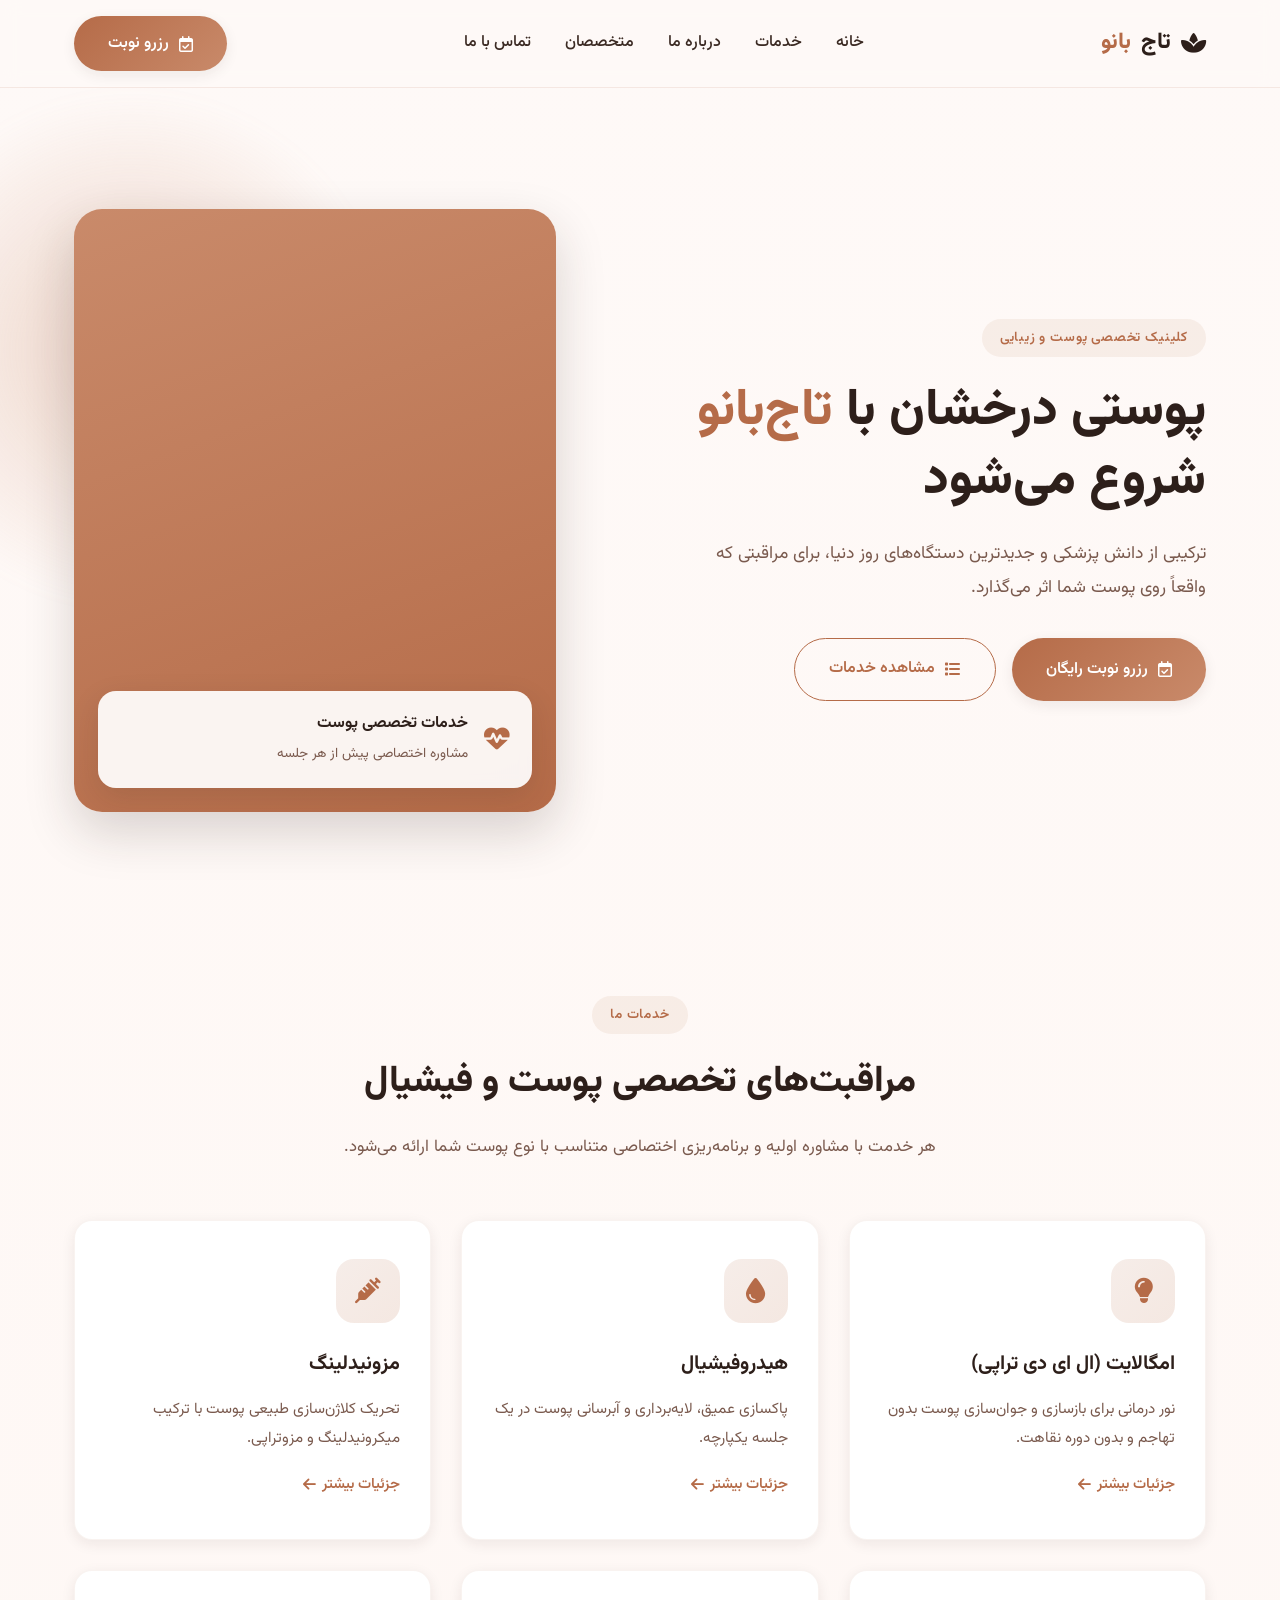
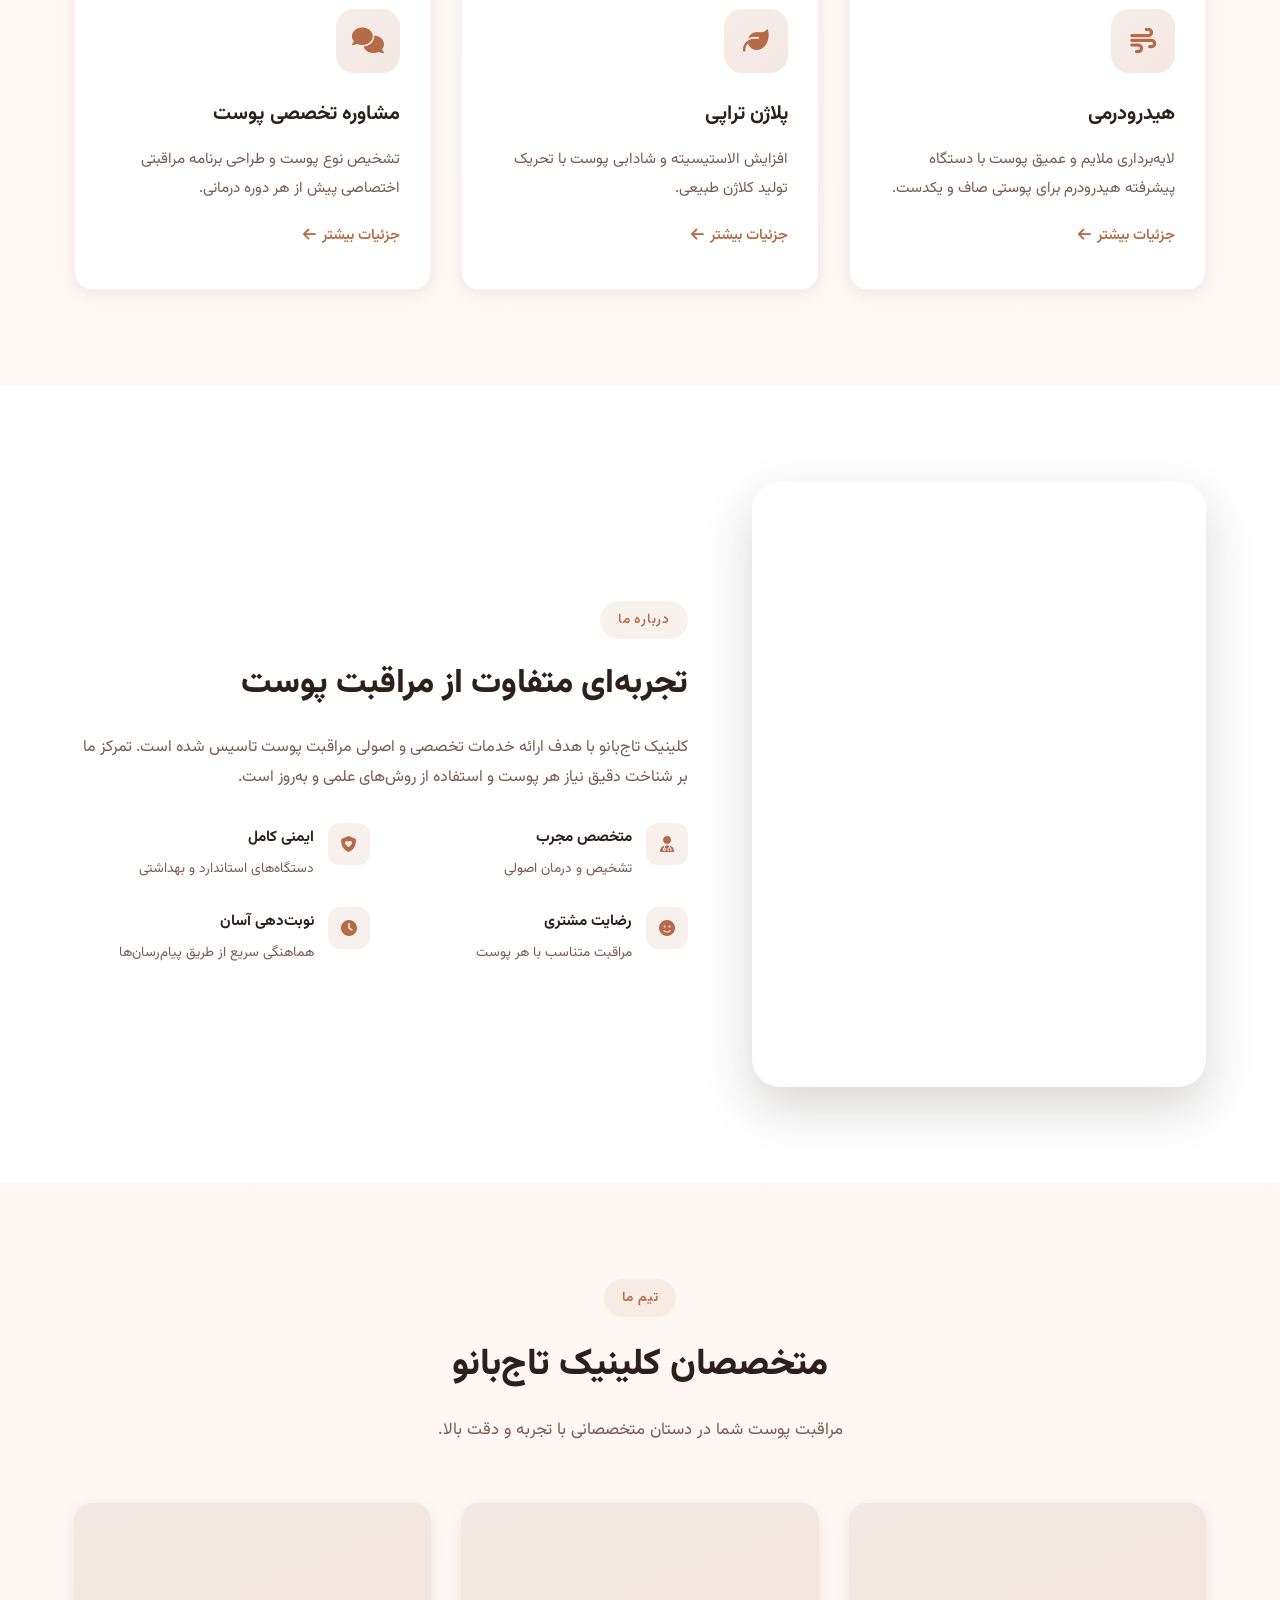
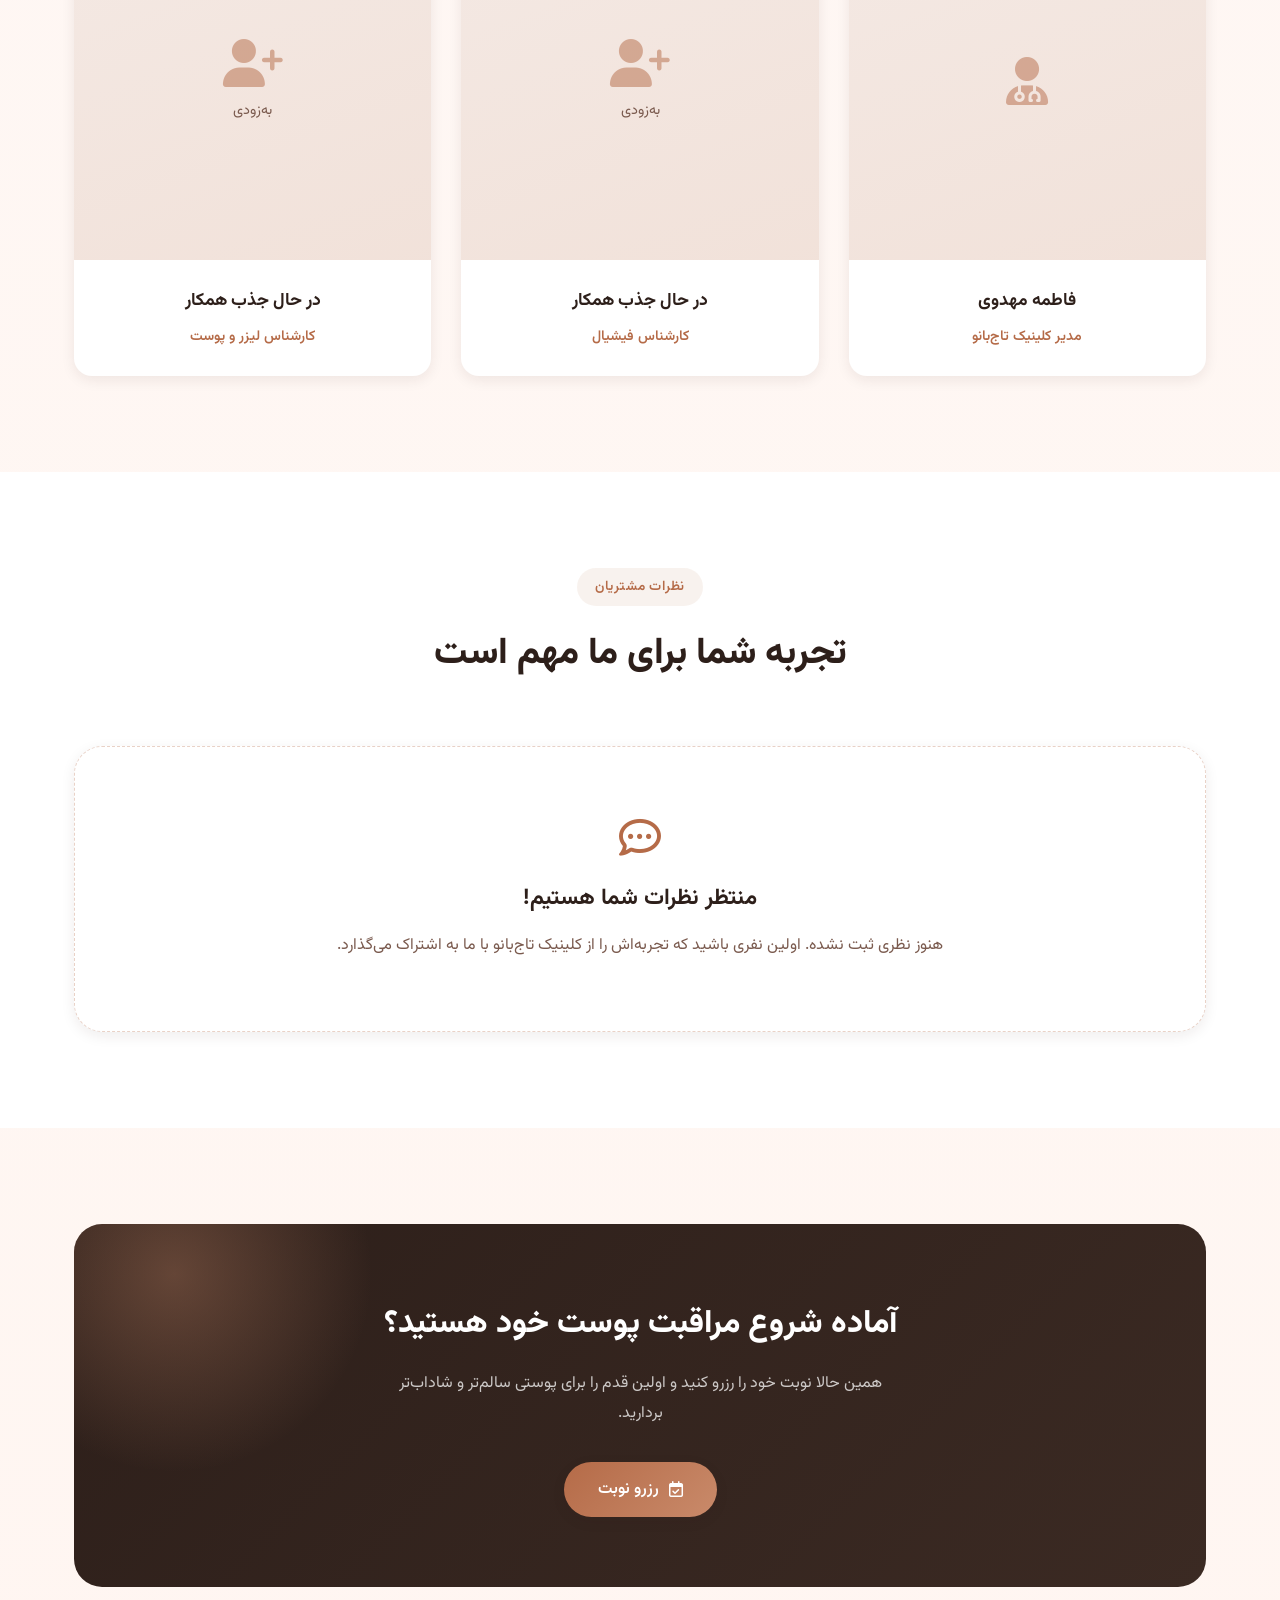
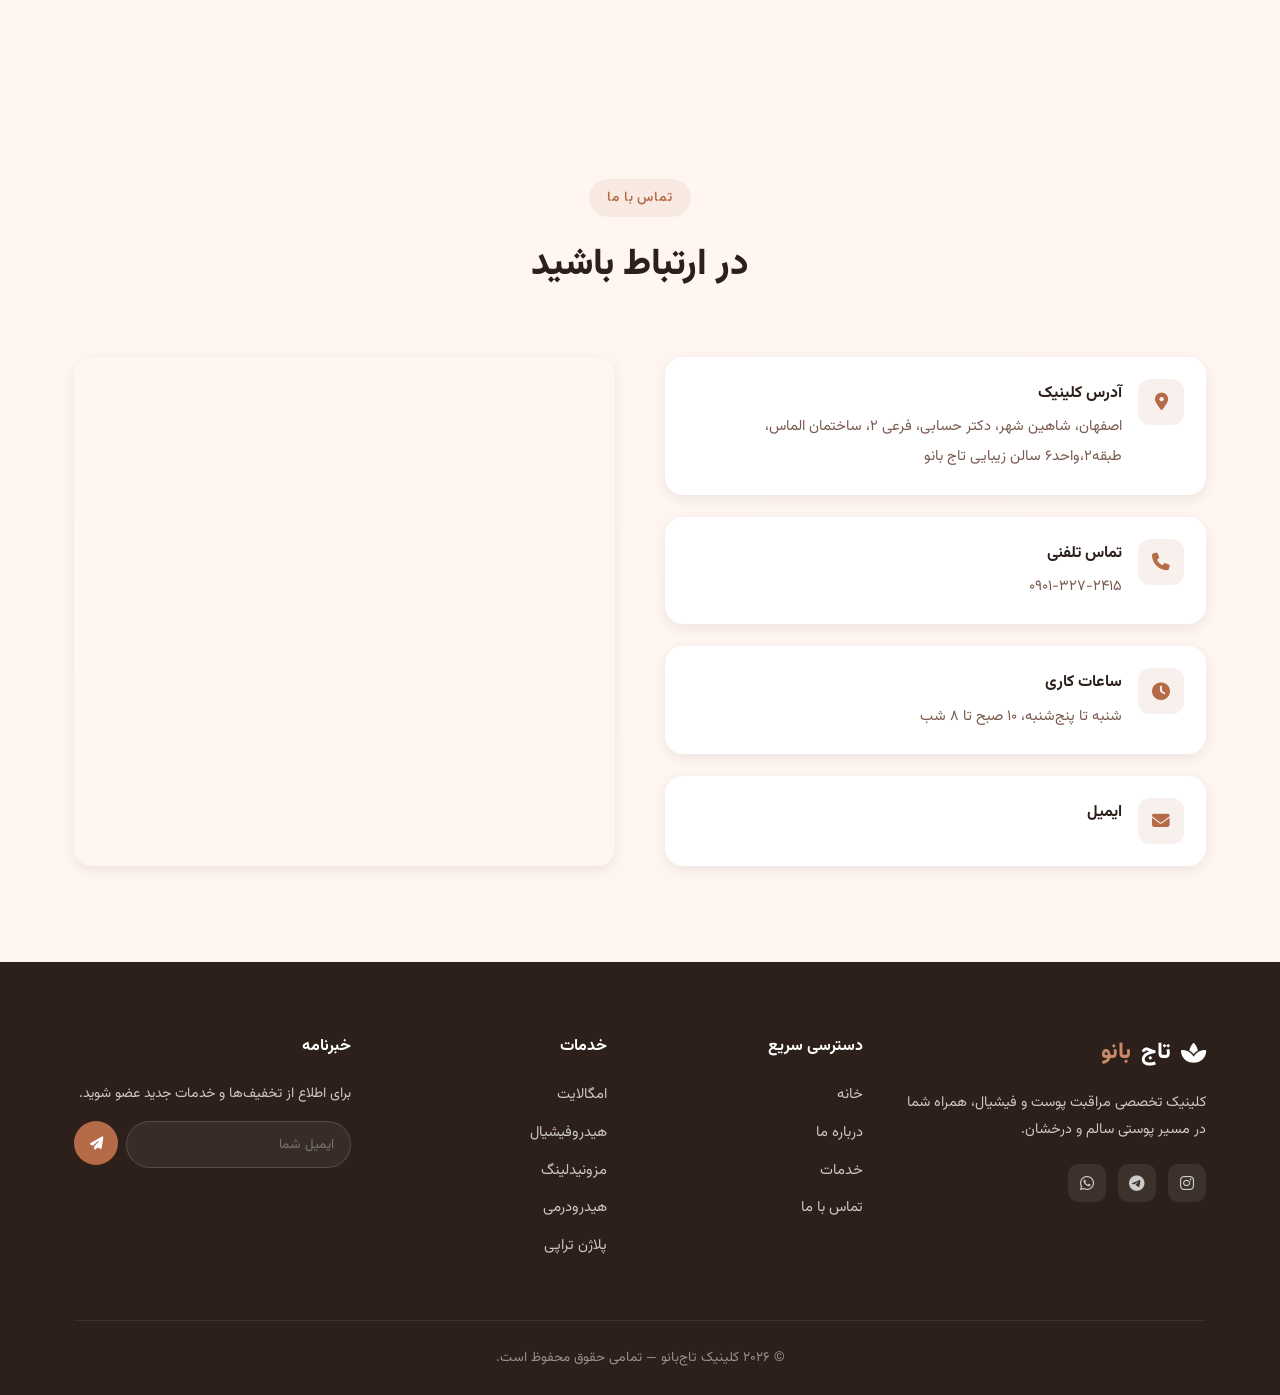
==== index.html @ 85c63bac "Add files via upload" ====
<!DOCTYPE html>
<html lang="fa" dir="rtl">
<head>
<meta charset="UTF-8">
<meta name="viewport" content="width=device-width, initial-scale=1.0">
<title>کلینیک تاج‌بانو | مراقبت پوست و فیشیال تخصصی</title>
<meta name="description" content="کلینیک تخصصی پوست و فیشیال تاج‌بانو - هیدرافیشیال، مزونیدلینگ، امگالایت و خدمات زیبایی پوست">
<link rel="stylesheet" href="style.css">
<link rel="stylesheet" href="https://cdnjs.cloudflare.com/ajax/libs/font-awesome/6.5.1/css/all.min.css">
</head>
<body>

<!-- NAVBAR -->
<header class="navbar">
  <div class="nav-inner">
    <a href="index.html" class="logo"><i class="fa-solid fa-spa"></i> تاج<span>بانو</span></a>
    <nav class="nav-links" id="navLinks">
      <a href="index.html#home">خانه</a>
      <a href="index.html#services">خدمات</a>
      <a href="index.html#about">درباره ما</a>
      <a href="index.html#doctors">متخصصان</a>
      <a href="index.html#contact">تماس با ما</a>
    </nav>
    <div class="nav-cta">
      <button class="btn btn-primary" onclick="openModal()"><i class="fa-regular fa-calendar-check"></i> رزرو نوبت</button>
    </div>
    <button class="hamburger" id="hamburgerBtn" aria-label="منو">
      <span></span><span></span><span></span>
    </button>
  </div>
</header>

<!-- HERO -->
<section class="hero" id="home">
  <div class="hero-glow"></div>
  <div class="hero-inner">
    <div class="hero-text">
      <span class="eyebrow">کلینیک تخصصی پوست و زیبایی</span>
      <h1>پوستی درخشان با <em>تاج‌بانو</em> شروع می‌شود</h1>
      <p>ترکیبی از دانش پزشکی و جدیدترین دستگاه‌های روز دنیا، برای مراقبتی که واقعاً روی پوست شما اثر می‌گذارد.</p>
      <div class="hero-actions">
        <button class="btn btn-primary" onclick="openModal()"><i class="fa-regular fa-calendar-check"></i> رزرو نوبت رایگان</button>
        <a href="services.html" class="btn btn-outline"><i class="fa-solid fa-list"></i> مشاهده خدمات</a>
      </div>
    </div>
    <div class="hero-visual">
      <img src="image/backgr.webp" alt="کلینیک تاج‌بانو" onerror="this.style.display='none'">
      <div class="hero-stat">
        <i class="fa-solid fa-heart-pulse"></i>
        <div><b>خدمات تخصصی پوست</b><span>مشاوره اختصاصی پیش از هر جلسه</span></div>
      </div>
    </div>
  </div>
</section>

<!-- SERVICES -->
<section class="section" id="services">
  <div class="container">
    <div class="section-head">
      <span class="eyebrow">خدمات ما</span>
      <h2>مراقبت‌های تخصصی پوست و فیشیال</h2>
      <p>هر خدمت با مشاوره اولیه و برنامه‌ریزی اختصاصی متناسب با نوع پوست شما ارائه می‌شود.</p>
    </div>
    <div class="services-grid">

      <div class="service-card">
        <div class="service-icon"><i class="fa-solid fa-lightbulb"></i></div>
        <h3>امگالایت (ال ای دی تراپی)</h3>
        <p>نور درمانی برای بازسازی و جوان‌سازی پوست بدون تهاجم و بدون دوره نقاهت.</p>
        <a href="services/omgalight.html" class="service-link">جزئیات بیشتر <i class="fa-solid fa-arrow-left"></i></a>
      </div>

      <div class="service-card">
        <div class="service-icon"><i class="fa-solid fa-droplet"></i></div>
        <h3>هیدروفیشیال</h3>
        <p>پاکسازی عمیق، لایه‌برداری و آبرسانی پوست در یک جلسه یکپارچه.</p>
        <a href="services/hydrafacial.html" class="service-link">جزئیات بیشتر <i class="fa-solid fa-arrow-left"></i></a>
      </div>

      <div class="service-card">
        <div class="service-icon"><i class="fa-solid fa-syringe"></i></div>
        <h3>مزونیدلینگ</h3>
        <p>تحریک کلاژن‌سازی طبیعی پوست با ترکیب میکرونیدلینگ و مزوتراپی.</p>
        <a href="services/mesoneedling.html" class="service-link">جزئیات بیشتر <i class="fa-solid fa-arrow-left"></i></a>
      </div>

      <div class="service-card">
        <div class="service-icon"><i class="fa-solid fa-wind"></i></div>
        <h3>هیدرودرمی</h3>
        <p>لایه‌برداری ملایم و عمیق پوست با دستگاه پیشرفته هیدرودرم برای پوستی صاف و یکدست.</p>
        <a href="services/hydrodermy.html" class="service-link">جزئیات بیشتر <i class="fa-solid fa-arrow-left"></i></a>
      </div>

      <div class="service-card">
        <div class="service-icon"><i class="fa-solid fa-leaf"></i></div>
        <h3>پلاژن تراپی</h3>
        <p>افزایش الاستیسیته و شادابی پوست با تحریک تولید کلاژن طبیعی.</p>
        <a href="services/plagen.html" class="service-link">جزئیات بیشتر <i class="fa-solid fa-arrow-left"></i></a>
      </div>

      <div class="service-card">
        <div class="service-icon"><i class="fa-solid fa-comments"></i></div>
        <h3>مشاوره تخصصی پوست</h3>
        <p>تشخیص نوع پوست و طراحی برنامه مراقبتی اختصاصی پیش از هر دوره درمانی.</p>
        <a href="services.html" class="service-link">جزئیات بیشتر <i class="fa-solid fa-arrow-left"></i></a>
      </div>

    </div>
  </div>
</section>

<!-- ABOUT -->
<section class="section" id="about" style="background:#fff;">
  <div class="container">
    <div class="about-inner">
      <div class="about-img">
        <img src="image/backgr2.webp" alt="درباره کلینیک تاج‌بانو" onerror="this.style.display='none'">
      </div>
      <div class="about-content">
        <span class="eyebrow">درباره ما</span>
        <h2 style="font-size:2.1rem;font-weight:800;color:var(--clr-dark);margin-bottom:16px;">تجربه‌ای متفاوت از مراقبت پوست</h2>
        <p style="color:var(--clr-text-light);">کلینیک تاج‌بانو با هدف ارائه خدمات تخصصی و اصولی مراقبت پوست تاسیس شده است. تمرکز ما بر شناخت دقیق نیاز هر پوست و استفاده از روش‌های علمی و به‌روز است.</p>
        <div class="about-features">
          <div class="feature-item">
            <i class="fa-solid fa-user-doctor"></i>
            <div><b>متخصص مجرب</b><span>تشخیص و درمان اصولی</span></div>
          </div>
          <div class="feature-item">
            <i class="fa-solid fa-shield-heart"></i>
            <div><b>ایمنی کامل</b><span>دستگاه‌های استاندارد و بهداشتی</span></div>
          </div>
          <div class="feature-item">
            <i class="fa-solid fa-face-smile"></i>
            <div><b>رضایت مشتری</b><span>مراقبت متناسب با هر پوست</span></div>
          </div>
          <div class="feature-item">
            <i class="fa-solid fa-clock"></i>
            <div><b>نوبت‌دهی آسان</b><span>هماهنگی سریع از طریق پیام‌رسان‌ها</span></div>
          </div>
        </div>
      </div>
    </div>
  </div>
</section>

<!-- DOCTORS -->
<section class="section" id="doctors">
  <div class="container">
    <div class="section-head">
      <span class="eyebrow">تیم ما</span>
      <h2>متخصصان کلینیک تاج‌بانو</h2>
      <p>مراقبت پوست شما در دستان متخصصانی با تجربه و دقت بالا.</p>
    </div>
    <div class="doctors-grid">
      <div class="doctor-card">
        <div class="doctor-photo">
          <img src="image/photo.jpg" alt="متخصص کلینیک تاج‌بانو" onerror="this.parentElement.innerHTML='<i class=\'fa-solid fa-user-doctor\'></i>'">
        </div>
        <div class="doctor-info">
          <h4>فاطمه مهدوی</h4>
          <span>مدیر کلینیک تاج‌بانو</span>
        </div>
      </div>
      <div class="doctor-card">
        <div class="doctor-photo doctor-empty">
          <i class="fa-solid fa-user-plus"></i>
          <span>به‌زودی</span>
        </div>
        <div class="doctor-info">
          <h4>در حال جذب همکار</h4>
          <span>کارشناس فیشیال</span>
        </div>
      </div>
      <div class="doctor-card">
        <div class="doctor-photo doctor-empty">
          <i class="fa-solid fa-user-plus"></i>
          <span>به‌زودی</span>
        </div>
        <div class="doctor-info">
          <h4>در حال جذب همکار</h4>
          <span>کارشناس لیزر و پوست</span>
        </div>
      </div>
    </div>
  </div>
</section>

<!-- TESTIMONIALS -->
<section class="section" id="testimonials" style="background:#fff;">
  <div class="container">
    <div class="section-head">
      <span class="eyebrow">نظرات مشتریان</span>
      <h2>تجربه شما برای ما مهم است</h2>
    </div>
    <div class="testimonials-empty">
      <i class="fa-regular fa-comment-dots"></i>
      <h3>منتظر نظرات شما هستیم!</h3>
      <p>هنوز نظری ثبت نشده. اولین نفری باشید که تجربه‌اش را از کلینیک تاج‌بانو با ما به اشتراک می‌گذارد.</p>
    </div>
  </div>
</section>

<!-- BOOKING -->
<section class="section">
  <div class="container">
    <div class="booking-section">
      <h2>آماده شروع مراقبت پوست خود هستید؟</h2>
      <p>همین حالا نوبت خود را رزرو کنید و اولین قدم را برای پوستی سالم‌تر و شاداب‌تر بردارید.</p>
      <button class="btn btn-primary" onclick="openModal()"><i class="fa-regular fa-calendar-check"></i> رزرو نوبت</button>
    </div>
  </div>
</section>

<!-- CONTACT -->
<section class="section" id="contact">
  <div class="container">
    <div class="section-head">
      <span class="eyebrow">تماس با ما</span>
      <h2>در ارتباط باشید</h2>
    </div>
    <div class="contact-inner">
      <div class="contact-info">
        <div class="contact-item">
          <i class="fa-solid fa-location-dot"></i>
          <div><b>آدرس کلینیک</b><span>اصفهان، شاهین شهر، دکتر حسابی، فرعی ۲، ​ساختمان الماس، طبقه۲،واحد۶ سالن زیبایی تاج بانو</span></div>
        </div>
        <div class="contact-item">
          <i class="fa-solid fa-phone"></i>
          <div><b>تماس تلفنی</b><span dir="ltr">۰۹۰۱-۳۲۷-۲۴۱۵</span></div>
        </div>
        <div class="contact-item">
          <i class="fa-solid fa-clock"></i>
          <div><b>ساعات کاری</b><span>شنبه تا پنج‌شنبه، ۱۰ صبح تا ۸ شب</span></div>
        </div>
        <div class="contact-item">
          <i class="fa-solid fa-envelope"></i>
          <div><b>ایمیل</b><span dir="ltr"></span></div>
        </div>
      </div>
      <div class="map-frame">
      <iframe src="https://www.google.com/maps/embed?pb=!1m13!1m8!1m3!1d6702.632200847452!2d51.551034!3d32.863355!3m2!1i1024!2i768!4f13.1!3m2!1m1!2zMzLCsDUxJzQ4LjEiTiA1McKwMzMnMDMuNyJF!5e0!3m2!1sfa!2s!4v1784300083132!5m2!1sfa!2s" width="600" height="450" style="border:0;" allowfullscreen="" loading="lazy" referrerpolicy="strict-origin-when-cross-origin"></iframe>      </div>
    </div>
  </div>
</section>

<!-- FOOTER -->
<footer class="footer">
  <div class="container">
    <div class="footer-grid">
      <div class="footer-brand">
        <a href="index.html" class="logo"><i class="fa-solid fa-spa"></i> تاج<span style="color:var(--clr-primary-light);">بانو</span></a>
        <p>کلینیک تخصصی مراقبت پوست و فیشیال، همراه شما در مسیر پوستی سالم و درخشان.</p>
        <div class="footer-social">
          <a href="#" aria-label="اینستاگرام"><i class="fa-brands fa-instagram"></i></a>
          <a href="#" aria-label="تلگرام"><i class="fa-brands fa-telegram"></i></a>
          <a href="#" aria-label="واتساپ"><i class="fa-brands fa-whatsapp"></i></a>
        </div>
      </div>
      <div>
        <h5>دسترسی سریع</h5>
        <ul>
          <li><a href="index.html#home">خانه</a></li>
          <li><a href="index.html#about">درباره ما</a></li>
          <li><a href="services.html">خدمات</a></li>
          <li><a href="index.html#contact">تماس با ما</a></li>
        </ul>
      </div>
      <div>
        <h5>خدمات</h5>
        <ul>
          <li><a href="services/omgalight.html">امگالایت</a></li>
          <li><a href="services/hydrafacial.html">هیدروفیشیال</a></li>
          <li><a href="services/mesoneedling.html">مزونیدلینگ</a></li>
          <li><a href="services/hydrodermy.html">هیدرودرمی</a></li>
          <li><a href="services/plagen.html">پلاژن تراپی</a></li>
        </ul>
      </div>
      <div>
        <h5>خبرنامه</h5>
        <p style="font-size:.88rem;margin-bottom:14px;">برای اطلاع از تخفیف‌ها و خدمات جدید عضو شوید.</p>
        <form class="newsletter-form" onsubmit="event.preventDefault(); alert('با تشکر! ایمیل شما ثبت شد.');">
          <input type="email" placeholder="ایمیل شما" required>
          <button type="submit" aria-label="ارسال"><i class="fa-solid fa-paper-plane"></i></button>
        </form>
      </div>
    </div>
    <div class="footer-bottom">© ۲۰۲۶ کلینیک تاج‌بانو — تمامی حقوق محفوظ است.</div>
  </div>
</footer>

<!-- MODAL -->
<div class="modal-overlay" id="bookingModal">
  <div class="modal-box">
    <button class="modal-close" onclick="closeModal()"><i class="fa-solid fa-xmark"></i></button>
    <h3>رزرو نوبت</h3>
    <p>روش ارتباطی مورد نظر خود را انتخاب کنید</p>
    <div class="modal-options">
      <a href="https://instagram.com/fatemeh_mahdavi.skin" target="_blank" class="modal-option opt-instagram"><i class="fa-brands fa-instagram"></i><span>اینستاگرام</span></a>
      <a href="https://t.me/tajbanu_clinic" target="_blank" class="modal-option opt-telegram"><i class="fa-brands fa-telegram"></i><span>تلگرام</span></a>
      <a href="https://wa.me/989013272415" target="_blank" class="modal-option opt-whatsapp"><i class="fa-brands fa-whatsapp"></i><span>واتساپ</span></a>
      <a href="https://rubika.ir/facial_fmskin" target="_blank" class="modal-option opt-rubika"><i class="fa-solid fa-comment-dots"></i><span>روبیکا</span></a>
    </div>
  </div>
</div>

<script>
function openModal(){ document.getElementById('bookingModal').classList.add('active'); }
function closeModal(){ document.getElementById('bookingModal').classList.remove('active'); }
document.getElementById('bookingModal').addEventListener('click', function(e){
  if(e.target === this) closeModal();
});

const hamburgerBtn = document.getElementById('hamburgerBtn');
const navLinks = document.getElementById('navLinks');
hamburgerBtn.addEventListener('click', function(){
  navLinks.classList.toggle('mobile-open');
});
navLinks.querySelectorAll('a').forEach(a => a.addEventListener('click', () => navLinks.classList.remove('mobile-open')));
</script>
</body>
</html>
---- style.css ----
/* ===================================================================
   کلینیک تاج‌بانو — استایل اصلی سایت
   =================================================================== */

@import url('https://fonts.googleapis.com/css2?family=Vazirmatn:wght@300;400;500;600;700;800&display=swap');

:root{
  --clr-primary: #b56b48;
  --clr-primary-light: #c98a6a;
  --clr-bg-1: #fef9f7;
  --clr-bg-2: #fff5f0;
  --clr-dark: #2d1f1a;
  --clr-dark-2: #3b2a23;
  --clr-text: #3b2119;
  --clr-text-light: #7a5a4e;
  --clr-white: #ffffff;
  --shadow-sm: 0 4px 14px rgba(45,31,26,0.08);
  --shadow-md: 0 10px 30px rgba(45,31,26,0.12);
  --shadow-lg: 0 20px 50px rgba(45,31,26,0.18);
  --radius-sm: 10px;
  --radius-md: 18px;
  --radius-lg: 28px;
  --container: 1180px;
  --transition: all .35s cubic-bezier(.25,.8,.25,1);
}

*,*::before,*::after{ box-sizing:border-box; margin:0; padding:0; }

html{ scroll-behavior:smooth; }

body{
  font-family:'Vazirmatn', Tahoma, sans-serif;
  direction: rtl;
  background: linear-gradient(180deg, var(--clr-bg-1), var(--clr-bg-2));
  color: var(--clr-text);
  line-height: 1.9;
  overflow-x:hidden;
}

img{ max-width:100%; display:block; }
a{ color:inherit; text-decoration:none !important; }
ul{ list-style:none; }
button{ font-family:inherit; cursor:pointer; border:none; background:none; }

.container{ max-width:var(--container); margin:0 auto; padding:0 24px; }

.section{ padding:96px 0; }
.section-head{ text-align:center; max-width:640px; margin:0 auto 56px; }
.eyebrow{
  display:inline-block; font-size:.85rem; font-weight:600; letter-spacing:.06em;
  color:var(--clr-primary); background:rgba(181,107,72,.09);
  padding:6px 18px; border-radius:999px; margin-bottom:14px;
}
.section-head h2{ font-size:2.3rem; font-weight:800; color:var(--clr-dark); margin-bottom:14px; }
.section-head p{ color:var(--clr-text-light); font-size:1.05rem; }

.btn{
  display:inline-flex; align-items:center; gap:10px; justify-content:center;
  padding:15px 34px; border-radius:999px; font-weight:600; font-size:1rem;
  transition:var(--transition); cursor:pointer;
}
.btn-primary{
  background:linear-gradient(135deg, var(--clr-primary), var(--clr-primary-light));
  color:#fff; box-shadow:var(--shadow-sm);
}
.btn-primary:hover{ transform:translateY(-3px); box-shadow:var(--shadow-md); }
.btn-outline{
  border:1.5px solid var(--clr-primary); color:var(--clr-primary); background:transparent;
}
.btn-outline:hover{ background:var(--clr-primary); color:#fff; }

/* ---------------- NAVBAR ---------------- */
.navbar{
  position:fixed; top:0; inset-inline:0; z-index:1000;
  background:rgba(254,249,247,.85); backdrop-filter:blur(10px);
  border-bottom:1px solid rgba(181,107,72,.12);
}
.nav-inner{
  display:flex; align-items:center; justify-content:space-between;
  padding:16px 24px; max-width:var(--container); margin:0 auto;
}
.logo{ font-size:1.4rem; font-weight:800; color:var(--clr-dark); display:flex; align-items:center; gap:10px; }
.logo span{ color:var(--clr-primary); }
.nav-links{ display:flex; gap:34px; align-items:center; }
.nav-links a{
  font-weight:500; color:var(--clr-dark-2); position:relative; padding:4px 0;
}
.nav-links a::after{
  content:''; position:absolute; bottom:-3px; right:0; width:0; height:2px;
  background:var(--clr-primary); transition:var(--transition);
}
.nav-links a:hover::after{ width:100%; }
.nav-cta{ display:flex; align-items:center; gap:18px; }
.hamburger{ display:none; flex-direction:column; gap:5px; }
.hamburger span{ width:26px; height:2px; background:var(--clr-dark); border-radius:2px; }

/* ---------------- HERO ---------------- */
.hero{
  position:relative; min-height:100vh; display:flex; align-items:center;
  padding-top:120px; overflow:hidden;
}
.hero-glow{
  position:absolute; inset-inline-end:-10%; top:10%; width:520px; height:520px; border-radius:50%;
  background:radial-gradient(circle, rgba(201,138,106,.35), transparent 70%);
  filter:blur(10px); z-index:0;
}
.hero-inner{
  position:relative; z-index:1; display:grid; grid-template-columns:1.1fr .9fr; gap:60px; align-items:center;
  max-width:var(--container); margin:0 auto; padding:0 24px;
}
.hero-text .eyebrow{ margin-bottom:20px; }
.hero-text h1{ font-size:3.2rem; font-weight:800; color:var(--clr-dark); line-height:1.35; margin-bottom:22px; }
.hero-text h1 em{ font-style:normal; color:var(--clr-primary); }
.hero-text p{ color:var(--clr-text-light); font-size:1.1rem; max-width:500px; margin-bottom:34px; }
.hero-actions{ display:flex; gap:16px; flex-wrap:wrap; }
.hero-visual{
  position:relative; aspect-ratio:4/5; border-radius:var(--radius-lg);
  background:linear-gradient(160deg, var(--clr-primary-light), var(--clr-primary));
  box-shadow:var(--shadow-lg); overflow:hidden;
}
.hero-visual img{ width:100%; height:100%; object-fit:cover; mix-blend-mode:normal; }
.hero-stat{
  position:absolute; bottom:24px; right:24px; left:24px;
  background:rgba(255,255,255,.92); backdrop-filter:blur(6px);
  border-radius:var(--radius-md); padding:18px 22px; box-shadow:var(--shadow-md);
  display:flex; gap:16px; align-items:center;
}
.hero-stat i{ font-size:1.6rem; color:var(--clr-primary); }
.hero-stat b{ display:block; color:var(--clr-dark); font-size:1rem; }
.hero-stat span{ font-size:.85rem; color:var(--clr-text-light); }

/* ---------------- SERVICES ---------------- */
.services-grid{
  display:grid; grid-template-columns:repeat(3,1fr); gap:30px;
}
.service-card{
  background:#fff; border-radius:var(--radius-md); padding:38px 30px;
  box-shadow:var(--shadow-sm); transition:var(--transition); position:relative;
  border:1px solid rgba(181,107,72,.08);
}
.service-card:hover{ transform:translateY(-8px); box-shadow:var(--shadow-md); border-color:transparent; }
.service-icon{
  width:64px; height:64px; border-radius:18px; display:flex; align-items:center; justify-content:center;
  background:linear-gradient(135deg, rgba(181,107,72,.12), rgba(201,138,106,.2));
  color:var(--clr-primary); font-size:1.6rem; margin-bottom:22px; transition:var(--transition);
}
.service-card:hover .service-icon{ background:linear-gradient(135deg, var(--clr-primary), var(--clr-primary-light)); color:#fff; }
.service-card h3{ font-size:1.25rem; font-weight:700; color:var(--clr-dark); margin-bottom:12px; }
.service-card p{ color:var(--clr-text-light); font-size:.95rem; margin-bottom:18px; }
.service-link{ color:var(--clr-primary); font-weight:600; font-size:.92rem; display:inline-flex; align-items:center; gap:6px; }

/* ---------------- ABOUT ---------------- */
.about-inner{ display:grid; grid-template-columns:.85fr 1.15fr; gap:64px; align-items:center; }
.about-img{ position:relative; border-radius:var(--radius-lg); overflow:hidden; box-shadow:var(--shadow-lg); aspect-ratio:3/4; }
.about-img img{ width:100%; height:100%; object-fit:cover; }
.about-features{ display:grid; grid-template-columns:1fr 1fr; gap:22px; margin-top:30px; }
.feature-item{ display:flex; gap:14px; align-items:flex-start; }
.feature-item i{
  width:42px; height:42px; min-width:42px; border-radius:12px; background:rgba(181,107,72,.1);
  color:var(--clr-primary); display:flex; align-items:center; justify-content:center;
}
.feature-item b{ display:block; color:var(--clr-dark); font-size:.95rem; margin-bottom:2px; }
.feature-item span{ font-size:.85rem; color:var(--clr-text-light); }

/* ---------------- DOCTORS ---------------- */
.doctors-grid{ display:grid; grid-template-columns:repeat(3,1fr); gap:30px; }
.doctor-card{
  background:#fff; border-radius:var(--radius-md); overflow:hidden; box-shadow:var(--shadow-sm);
  transition:var(--transition); text-align:center;
}
.doctor-card:hover{ box-shadow:var(--shadow-md); transform:translateY(-6px); }
.doctor-photo{ aspect-ratio:1/1; background:linear-gradient(160deg, rgba(181,107,72,.15), rgba(201,138,106,.25)); display:flex; align-items:center; justify-content:center; }
.doctor-photo img{ width:100%; height:100%; object-fit:cover; }
.doctor-photo i{ font-size:3rem; color:var(--clr-primary); opacity:.5; }
.doctor-info{ padding:24px; }
.doctor-info h4{ color:var(--clr-dark); font-size:1.1rem; margin-bottom:4px; }
.doctor-info span{ color:var(--clr-primary); font-size:.88rem; font-weight:600; }
.doctor-empty{ display:flex; align-items:center; justify-content:center; flex-direction:column; gap:10px; color:var(--clr-text-light); font-size:.9rem; }

/* ---------------- TESTIMONIALS ---------------- */
.testimonials-empty{
  text-align:center; background:#fff; border-radius:var(--radius-lg); padding:70px 30px;
  box-shadow:var(--shadow-sm); border:1.5px dashed rgba(181,107,72,.3);
}
.testimonials-empty i{ font-size:2.6rem; color:var(--clr-primary); margin-bottom:20px; }
.testimonials-empty h3{ color:var(--clr-dark); font-size:1.4rem; margin-bottom:10px; }
.testimonials-empty p{ color:var(--clr-text-light); }

/* ---------------- BOOKING ---------------- */
.booking-section{
  background:linear-gradient(135deg, var(--clr-dark), var(--clr-dark-2));
  border-radius:var(--radius-lg); padding:70px 40px; text-align:center; color:#fff;
  margin:0 24px; max-width:calc(var(--container) - 48px); margin-inline:auto;
  position:relative; overflow:hidden;
}
.booking-section::before{
  content:''; position:absolute; width:400px; height:400px; border-radius:50%;
  background:radial-gradient(circle, rgba(201,138,106,.35), transparent 70%);
  top:-150px; left:-100px;
}
.booking-section h2{ font-size:2rem; font-weight:800; margin-bottom:14px; position:relative; }
.booking-section p{ color:rgba(255,255,255,.75); max-width:520px; margin:0 auto 32px; position:relative; }
.booking-section .btn-primary{ position:relative; }

/* ---------------- CONTACT ---------------- */
.contact-inner{ display:grid; grid-template-columns:1fr 1fr; gap:50px; align-items:stretch; }
.contact-info{ display:flex; flex-direction:column; gap:22px; }
.contact-item{ display:flex; gap:16px; align-items:flex-start; background:#fff; padding:22px; border-radius:var(--radius-md); box-shadow:var(--shadow-sm); }
.contact-item i{ width:46px; height:46px; min-width:46px; border-radius:12px; background:rgba(181,107,72,.1); color:var(--clr-primary); display:flex; align-items:center; justify-content:center; font-size:1.1rem; }
.contact-item b{ display:block; color:var(--clr-dark); margin-bottom:3px; }
.contact-item span{ color:var(--clr-text-light); font-size:.92rem; }
.map-frame{ border-radius:var(--radius-md); overflow:hidden; box-shadow:var(--shadow-sm); min-height:280px; }
.map-frame iframe{ width:100%; height:100%; min-height:280px; border:0; }

/* ---------------- FOOTER ---------------- */
.footer{ background:var(--clr-dark); color:rgba(255,255,255,.75); padding-top:70px; }
.footer-grid{ display:grid; grid-template-columns:1.4fr 1fr 1fr 1.2fr; gap:40px; padding-bottom:50px; border-bottom:1px solid rgba(255,255,255,.08); }
.footer-brand .logo{ color:#fff; margin-bottom:14px; }
.footer-brand p{ font-size:.9rem; line-height:1.9; }
.footer-social{ display:flex; gap:12px; margin-top:20px; }
.footer-social a{ width:38px; height:38px; border-radius:10px; background:rgba(255,255,255,.08); display:flex; align-items:center; justify-content:center; transition:var(--transition); }
.footer-social a:hover{ background:var(--clr-primary); }
.footer h5{ color:#fff; font-size:1rem; margin-bottom:18px; }
.footer ul li{ margin-bottom:10px; font-size:.92rem; }
.footer ul li a:hover{ color:var(--clr-primary-light); }
.newsletter-form{ display:flex; gap:8px; margin-top:6px; }
.newsletter-form input{
  flex:1; padding:12px 16px; border-radius:999px; border:1px solid rgba(255,255,255,.15);
  background:rgba(255,255,255,.06); color:#fff; font-family:inherit;
}
.newsletter-form button{
  width:44px; height:44px; min-width:44px; border-radius:50%; background:var(--clr-primary); color:#fff; display:flex; align-items:center; justify-content:center;
}
.footer-bottom{ text-align:center; padding:24px 0; font-size:.85rem; color:rgba(255,255,255,.5); }

/* ---------------- MODAL ---------------- */
.modal-overlay{
  position:fixed; inset:0; background:rgba(45,31,26,.55); backdrop-filter:blur(4px);
  display:flex; align-items:center; justify-content:center; z-index:2000;
  opacity:0; pointer-events:none; transition:var(--transition);
}
.modal-overlay.active{ opacity:1; pointer-events:auto; }
.modal-box{
  background:#fff; border-radius:var(--radius-lg); padding:40px; max-width:420px; width:90%;
  text-align:center; box-shadow:var(--shadow-lg); transform:scale(.9); transition:var(--transition);
}
.modal-overlay.active .modal-box{ transform:scale(1); }
.modal-box h3{ color:var(--clr-dark); font-size:1.3rem; margin-bottom:6px; }
.modal-box > p{ color:var(--clr-text-light); font-size:.92rem; margin-bottom:28px; }
.modal-close{ position:absolute; top:18px; left:18px; width:34px; height:34px; border-radius:50%; background:rgba(181,107,72,.1); color:var(--clr-primary); display:flex; align-items:center; justify-content:center; }
.modal-options{ display:grid; grid-template-columns:1fr 1fr; gap:14px; position:relative; }
.modal-option{
  display:flex; flex-direction:column; align-items:center; gap:10px; padding:22px 12px;
  border-radius:var(--radius-md); border:1.5px solid rgba(181,107,72,.15); transition:var(--transition);
}
.modal-option i{ font-size:1.8rem; }
.modal-option span{ font-size:.88rem; font-weight:600; color:var(--clr-dark); }
.modal-option:hover{ border-color:var(--clr-primary); background:rgba(181,107,72,.05); transform:translateY(-3px); }
.opt-instagram i{ color:#d6249f; } .opt-telegram i{ color:#2AABEE; } .opt-whatsapp i{ color:#25D366; } .opt-rubika i{ color:var(--clr-primary); }

/* ---------------- SERVICES PAGE ---------------- */
.page-header{
  padding:150px 0 70px; text-align:center;
  background:linear-gradient(160deg, rgba(181,107,72,.08), rgba(201,138,106,.03));
}
.breadcrumb{ display:flex; justify-content:center; gap:8px; color:var(--clr-text-light); font-size:.9rem; margin-bottom:16px; }
.breadcrumb a{ color:var(--clr-primary); font-weight:600; }
.page-header h1{ font-size:2.4rem; font-weight:800; color:var(--clr-dark); }

.service-full{
  display:grid; grid-template-columns:1fr; gap:24px; background:#fff; border-radius:var(--radius-lg);
  box-shadow:var(--shadow-sm); padding:34px; margin-bottom:30px;
}
.service-full-top{ display:grid; grid-template-columns:.9fr 1.1fr; gap:34px; align-items:center; }
.service-full-img{ border-radius:var(--radius-md); aspect-ratio:4/3; overflow:hidden; background:linear-gradient(160deg, rgba(181,107,72,.15), rgba(201,138,106,.25)); }
.service-full-img img{ width:100%; height:100%; object-fit:cover; }
.service-tags{ display:flex; gap:10px; flex-wrap:wrap; margin:16px 0 20px; }
.service-tags span{ background:rgba(181,107,72,.08); color:var(--clr-primary); padding:6px 16px; border-radius:999px; font-size:.85rem; font-weight:600; }
.service-full h3{ color:var(--clr-dark); font-size:1.4rem; margin-bottom:6px; }
.service-full-list{ display:grid; grid-template-columns:1fr 1fr; gap:12px; }
.service-full-list li{ display:flex; gap:10px; color:var(--clr-text-light); font-size:.94rem; }
.service-full-list li i{ color:var(--clr-primary); margin-top:4px; }
.price-tag{ font-weight:700; color:var(--clr-primary); font-size:1.1rem; }

/* ---------------- SERVICE INNER PAGE ---------------- */
.service-hero{ padding:150px 0 60px; }
.service-hero-inner{ display:grid; grid-template-columns:1fr 1fr; gap:50px; align-items:center; }
.service-hero-img{ border-radius:var(--radius-lg); overflow:hidden; box-shadow:var(--shadow-md); aspect-ratio:4/3; background:linear-gradient(160deg, rgba(181,107,72,.18), rgba(201,138,106,.3)); }
.service-hero-img img{ width:100%; height:100%; object-fit:cover; }
.info-strip{ display:flex; gap:20px; flex-wrap:wrap; margin:26px 0; }
.info-strip div{ background:#fff; padding:16px 22px; border-radius:var(--radius-md); box-shadow:var(--shadow-sm); text-align:center; }
.info-strip b{ display:block; color:var(--clr-dark); }
.info-strip span{ font-size:.82rem; color:var(--clr-text-light); }
.benefits-grid{ display:grid; grid-template-columns:1fr 1fr; gap:18px; margin:20px 0 10px; }
.benefit-item{ display:flex; gap:12px; background:#fff; padding:18px; border-radius:var(--radius-md); box-shadow:var(--shadow-sm); }
.benefit-item i{ color:var(--clr-primary); font-size:1.2rem; }
.faq-item{ background:#fff; border-radius:var(--radius-md); box-shadow:var(--shadow-sm); margin-bottom:14px; overflow:hidden; }
.faq-q{ display:flex; justify-content:space-between; align-items:center; padding:20px 24px; cursor:pointer; font-weight:600; color:var(--clr-dark); }
.faq-a{ max-height:0; overflow:hidden; transition:var(--transition); padding:0 24px; color:var(--clr-text-light); }
.faq-item.open .faq-a{ max-height:200px; padding-bottom:20px; }
.faq-item.open .faq-q i{ transform:rotate(180deg); }
.faq-q i{ transition:var(--transition); color:var(--clr-primary); }

/* ---------------- RESPONSIVE ---------------- */
@media(max-width:980px){
  .hero-inner, .about-inner, .contact-inner, .service-full-top, .service-hero-inner{ grid-template-columns:1fr; }
  .services-grid, .doctors-grid{ grid-template-columns:repeat(2,1fr); }
  .footer-grid{ grid-template-columns:1fr 1fr; }
  .hero-text h1{ font-size:2.4rem; }
}
@media(max-width:720px){
  .nav-links, .nav-cta .btn{ display:none; }
  .hamburger{ display:flex; }
  .services-grid, .doctors-grid, .about-features, .service-full-list, .benefits-grid{ grid-template-columns:1fr; }
  .modal-options{ grid-template-columns:1fr 1fr; }
  .footer-grid{ grid-template-columns:1fr; text-align:center; }
  .footer-social{ justify-content:center; }
  .contact-item{ text-align:right; }
  .section{ padding:64px 0; }
  .page-header{ padding:130px 0 50px; }
  .hero{ padding-top:100px; }
}

/* mobile nav drawer */
.nav-links.mobile-open{
  display:flex; position:absolute; top:100%; right:0; left:0; background:#fff;
  flex-direction:column; padding:20px 24px; gap:18px; box-shadow:var(--shadow-md);
}
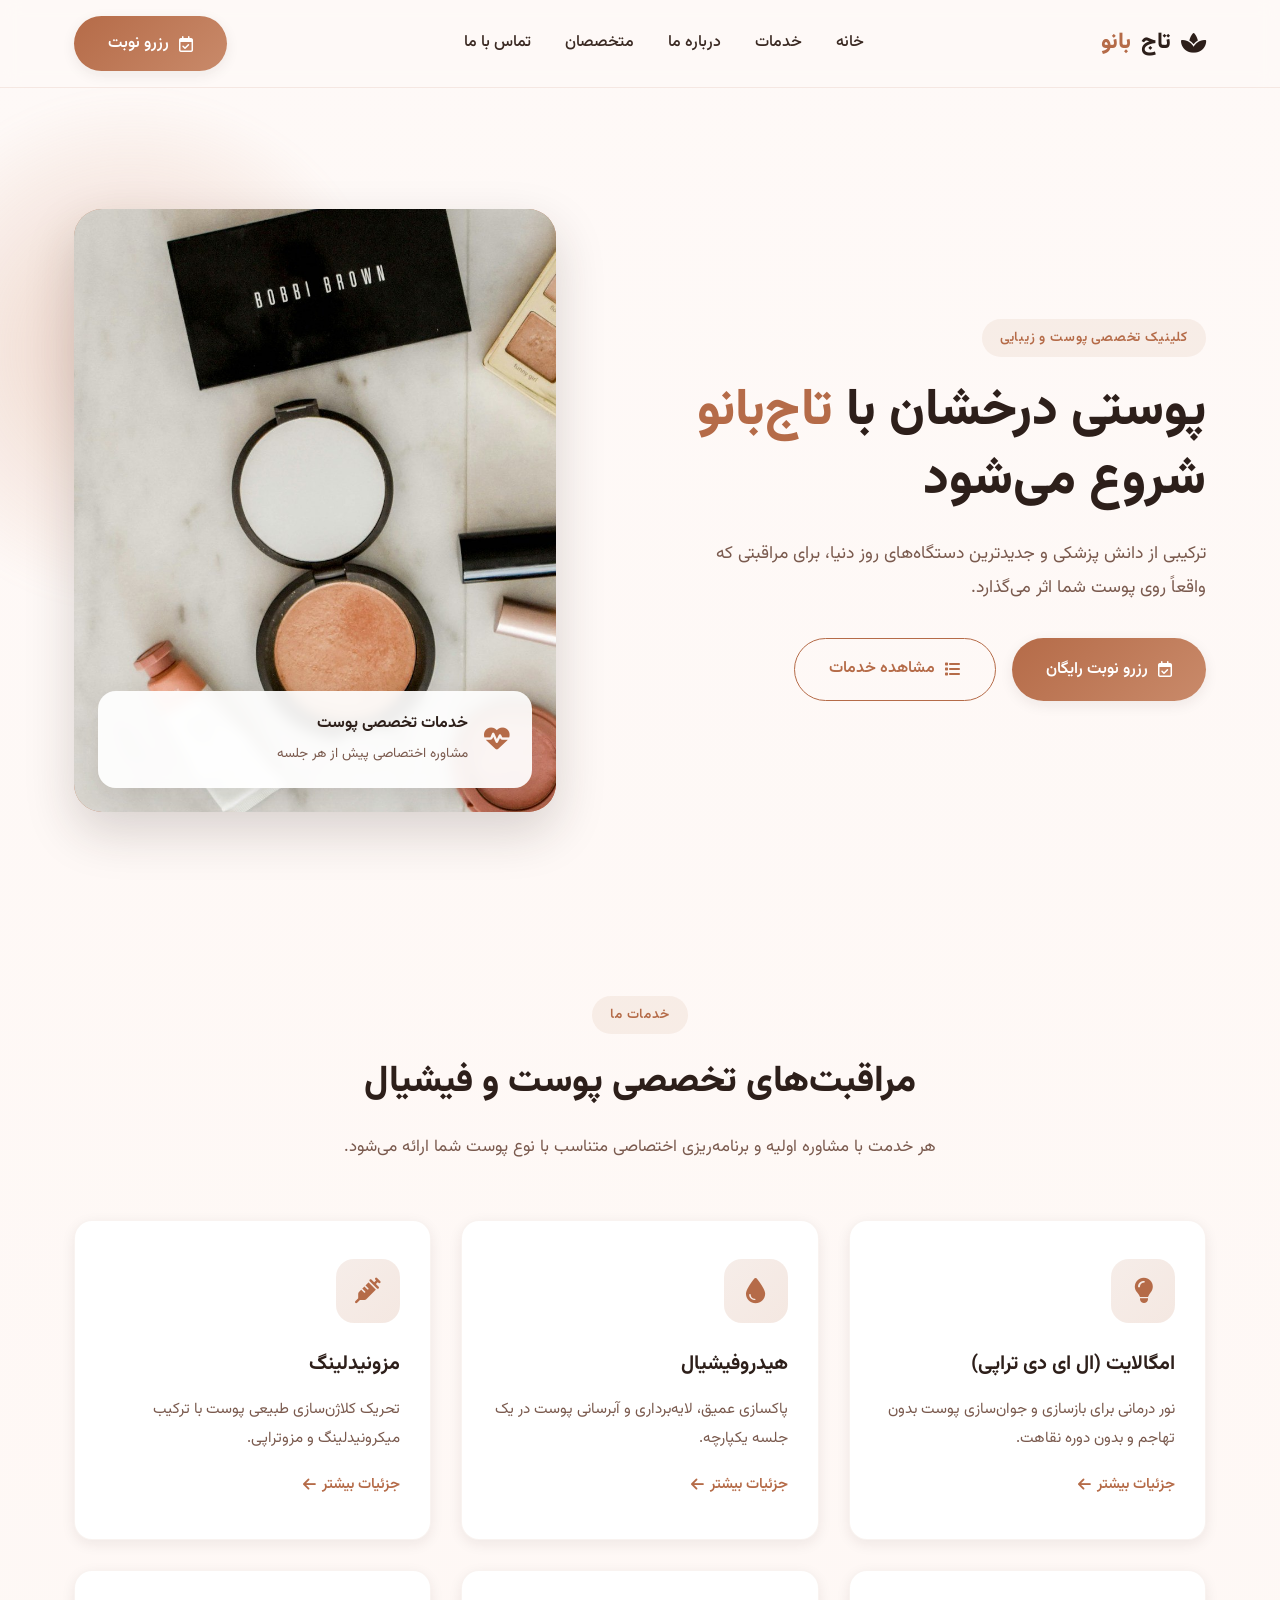
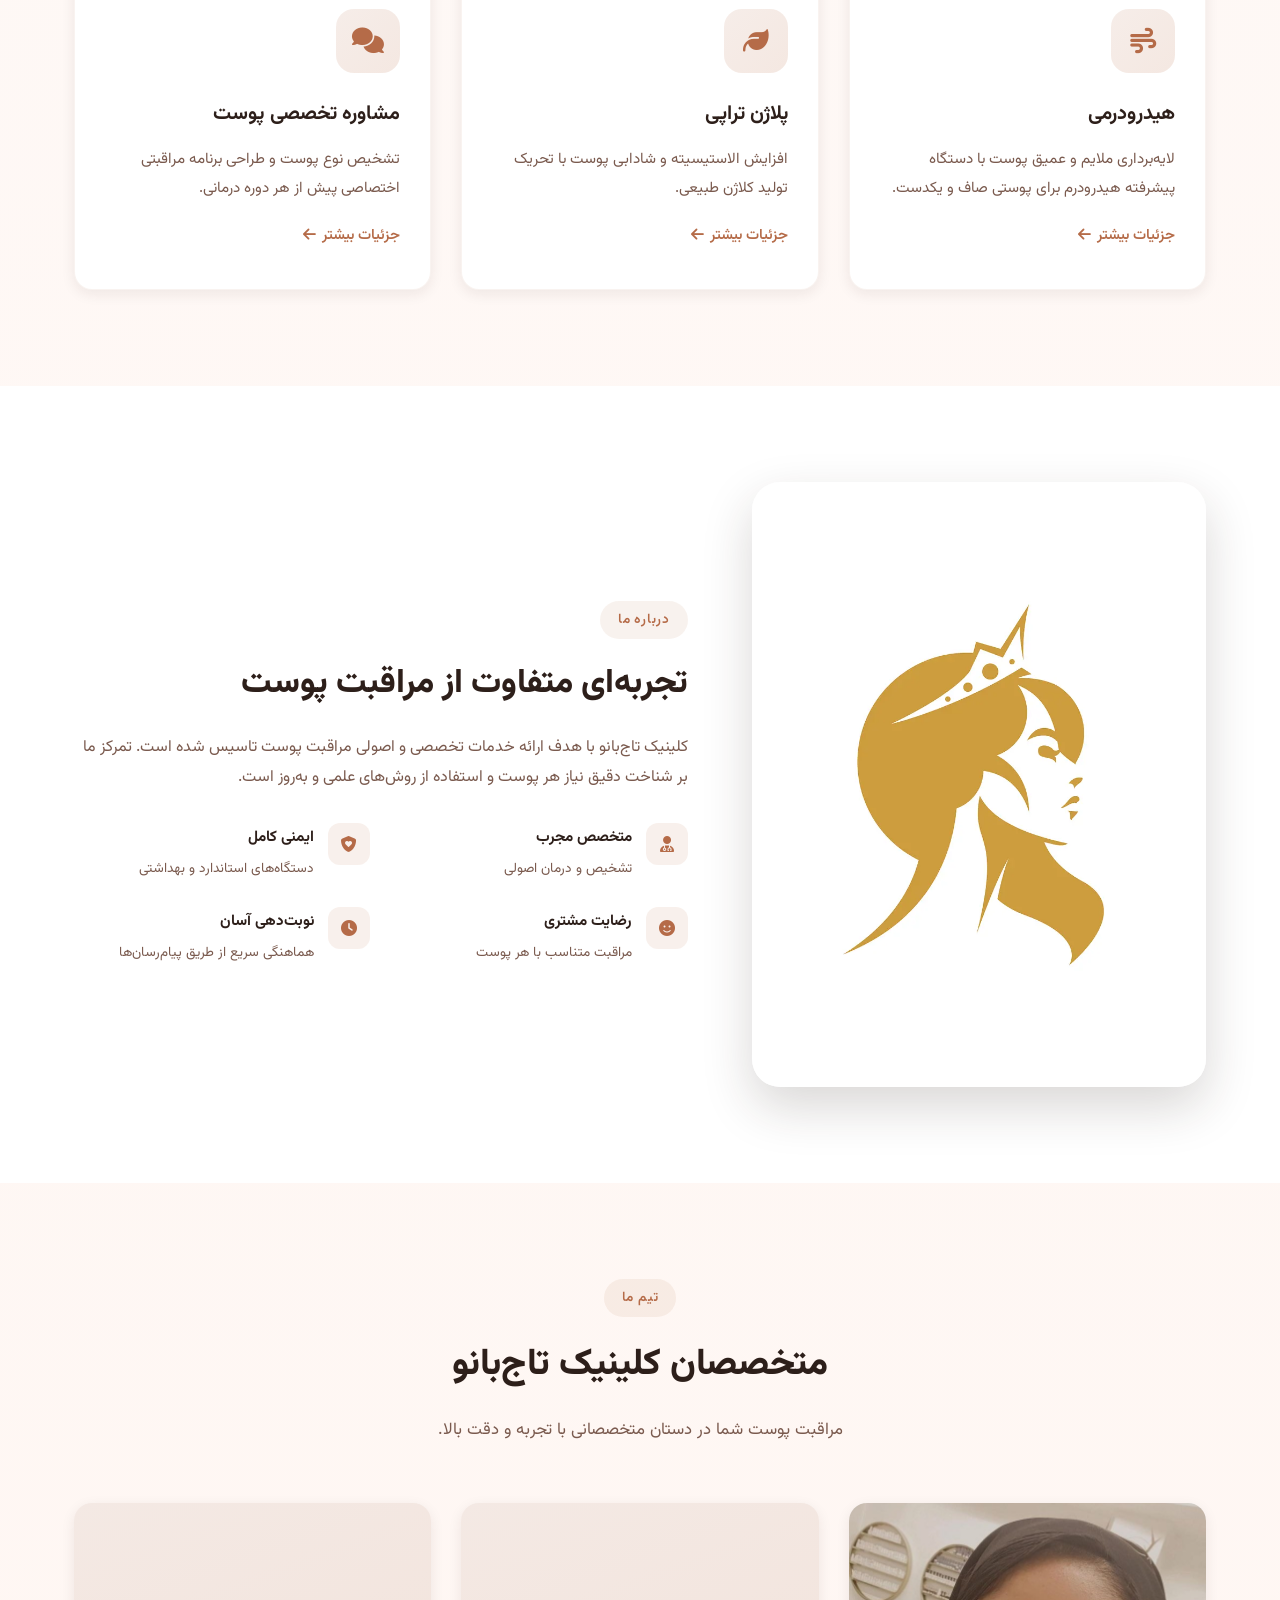
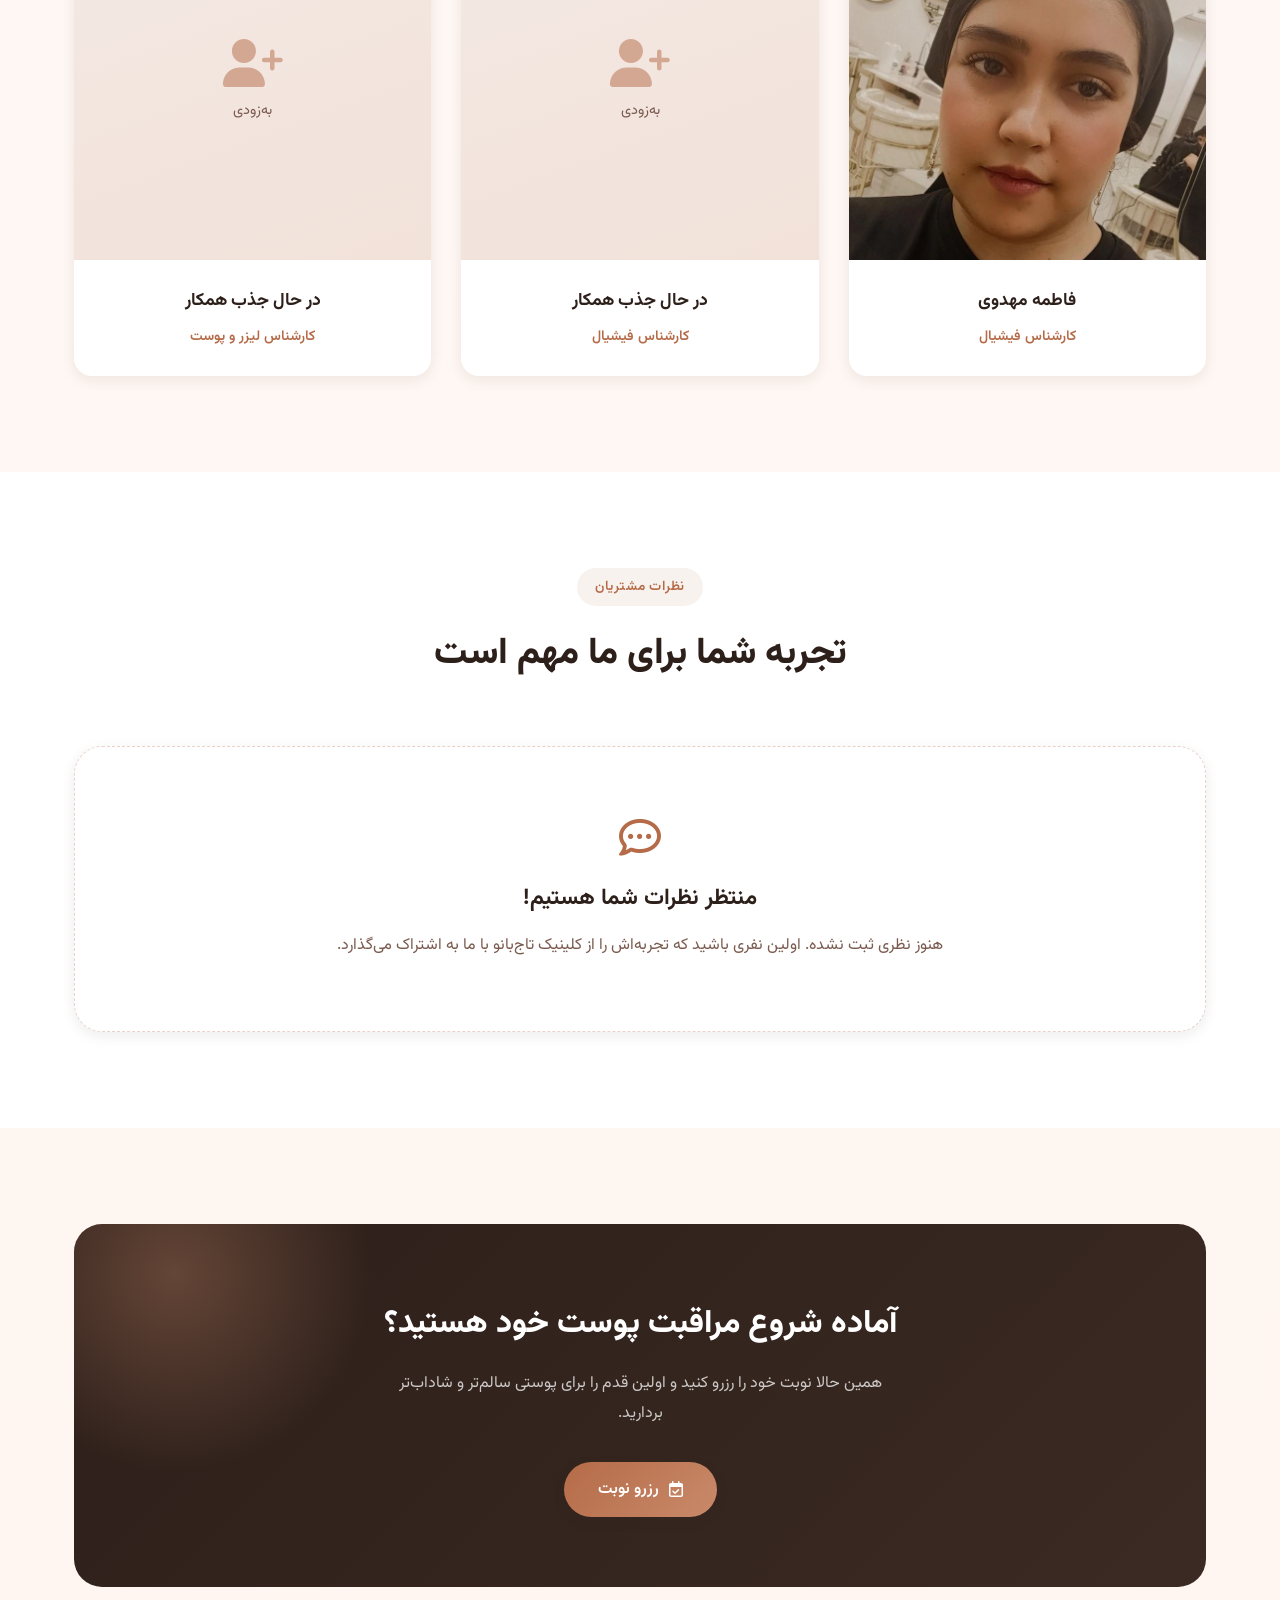
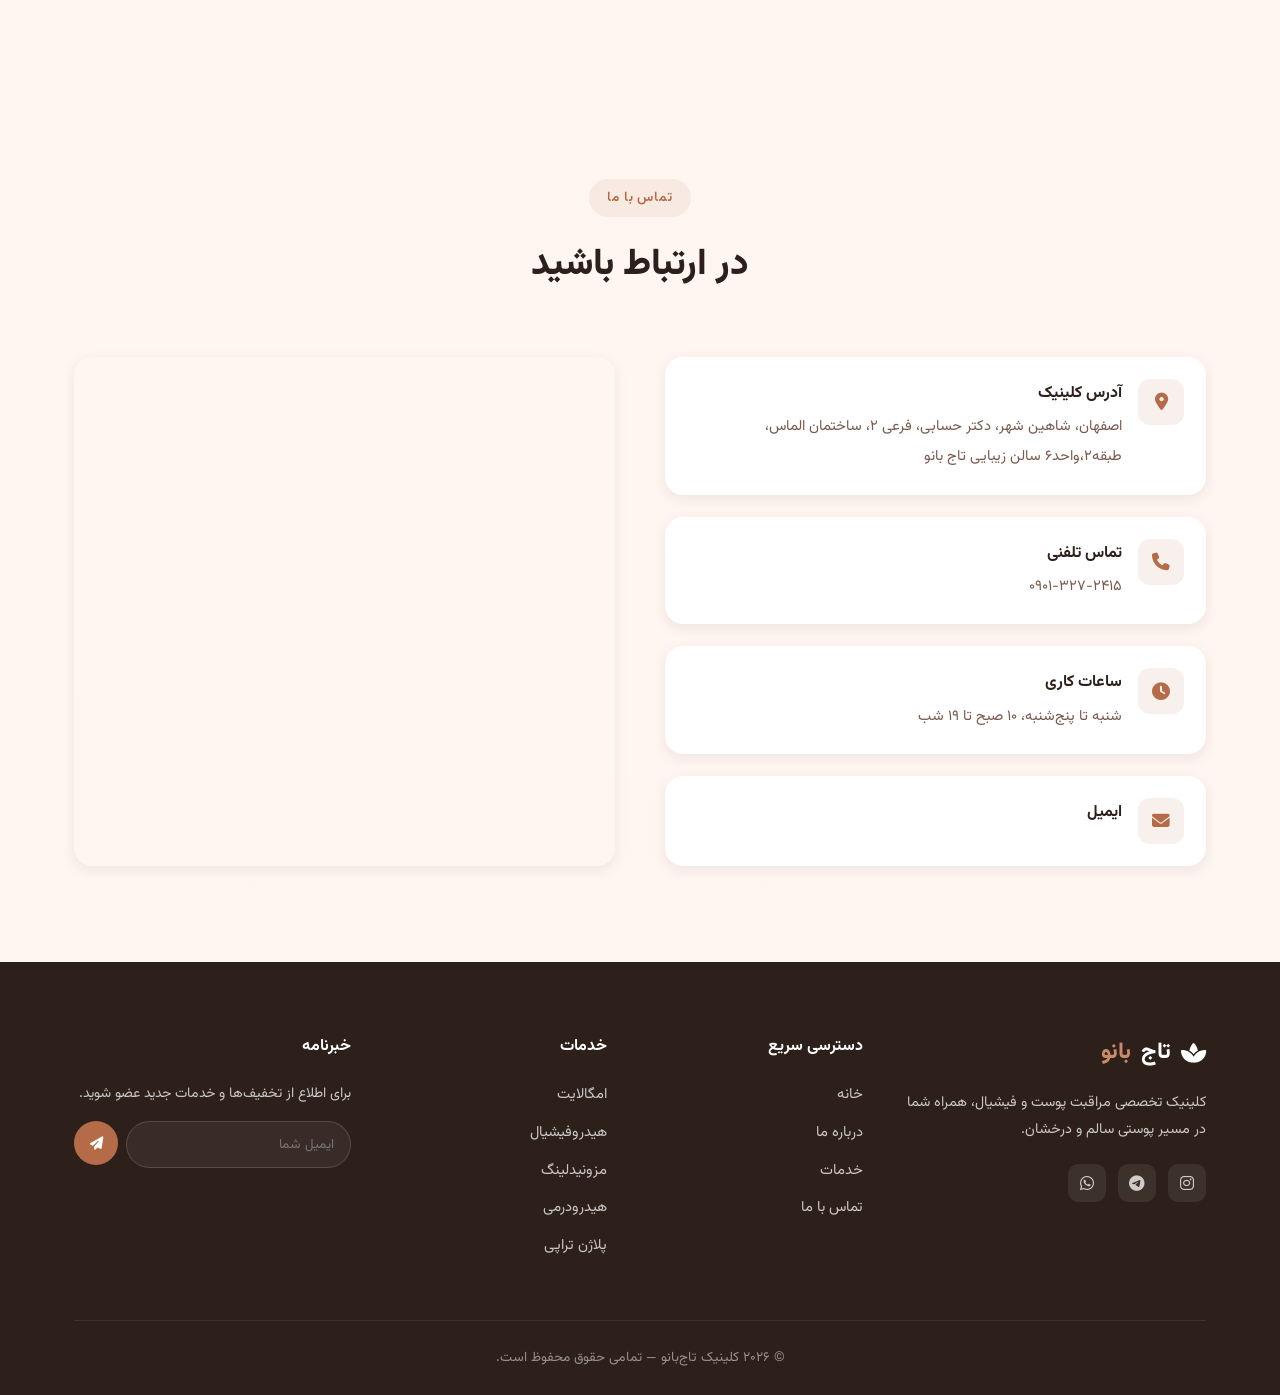
==== commit e8a6bc14: "Update index.html" ====
--- a/index.html
+++ b/index.html
@@ -158,7 +158,7 @@
         </div>
         <div class="doctor-info">
           <h4>فاطمه مهدوی</h4>
-          <span>مدیر کلینیک تاج‌بانو</span>
+          <span>کارشناس فیشیال</span>
         </div>
       </div>
       <div class="doctor-card">
@@ -230,7 +230,7 @@
         </div>
         <div class="contact-item">
           <i class="fa-solid fa-clock"></i>
-          <div><b>ساعات کاری</b><span>شنبه تا پنج‌شنبه، ۱۰ صبح تا ۸ شب</span></div>
+          <div><b>ساعات کاری</b><span>شنبه تا پنج‌شنبه، ۱۰ صبح تا ۱۹ شب</span></div>
         </div>
         <div class="contact-item">
           <i class="fa-solid fa-envelope"></i>
